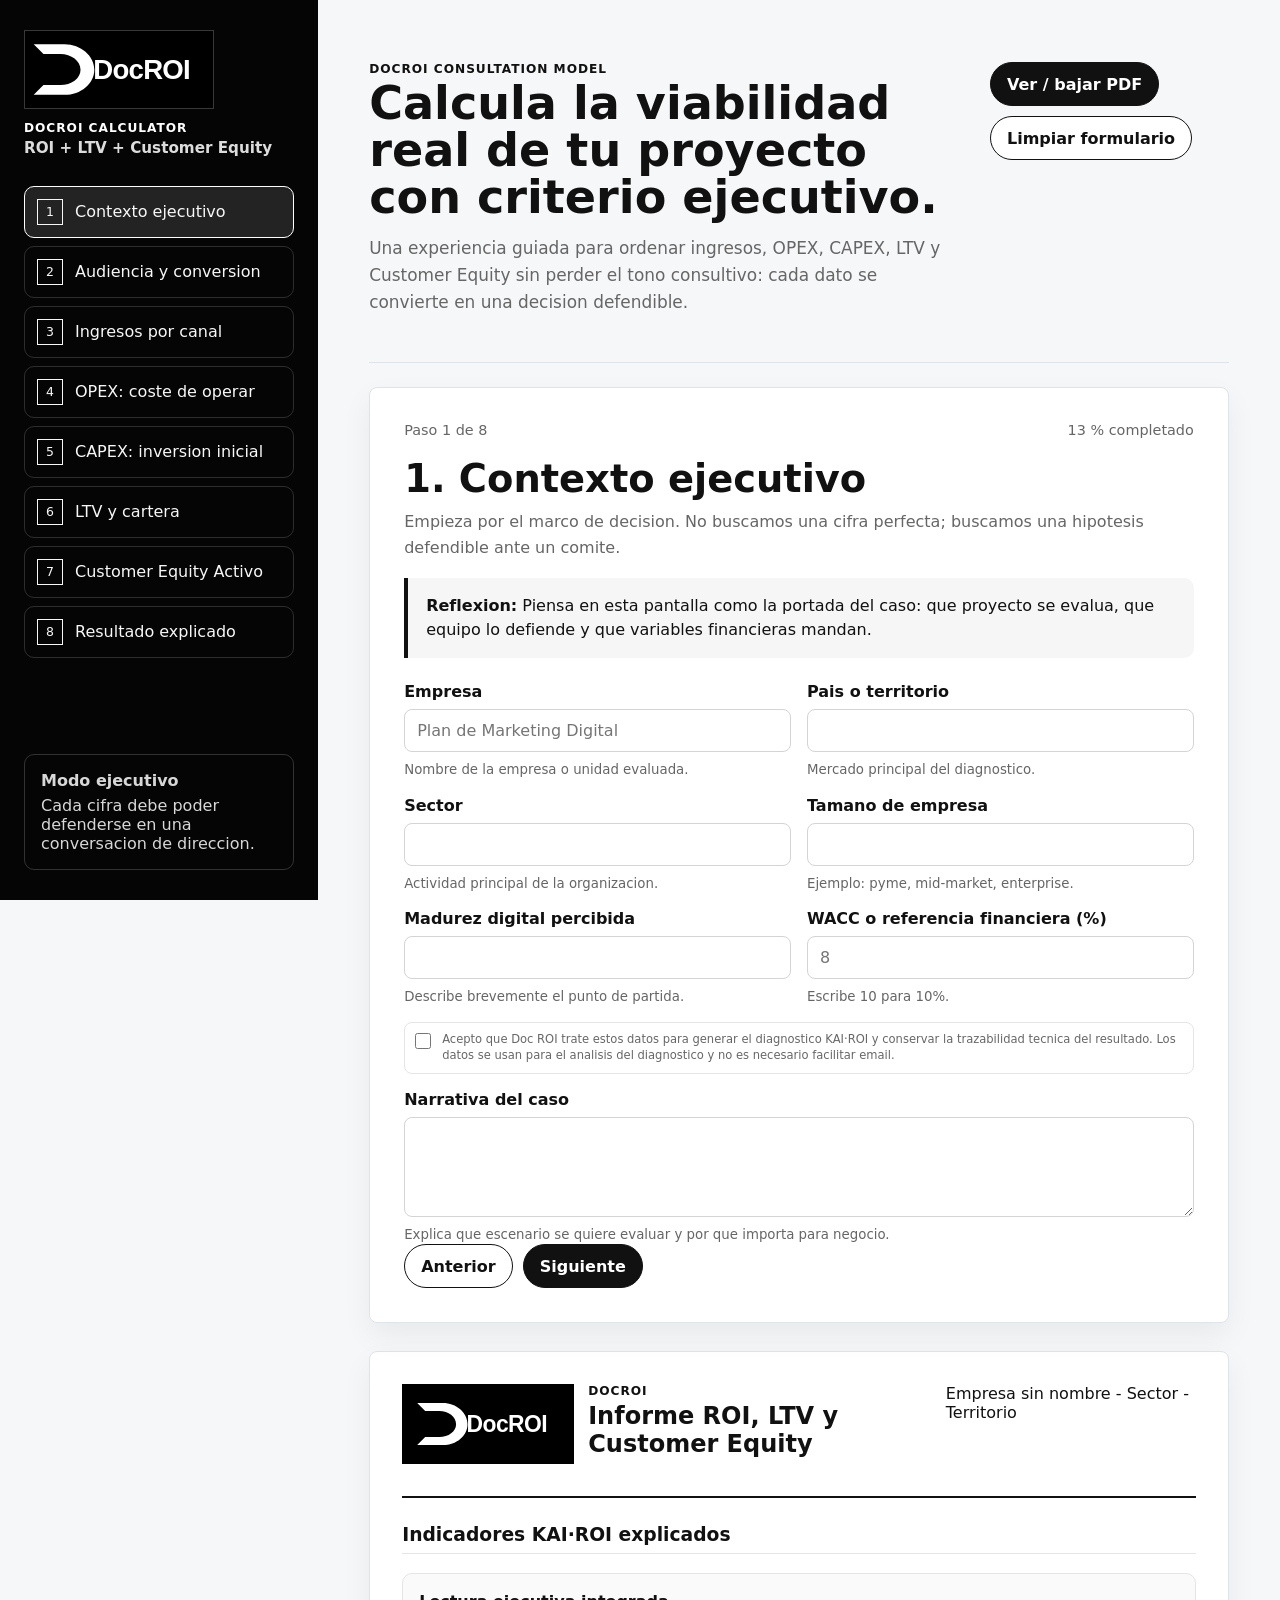
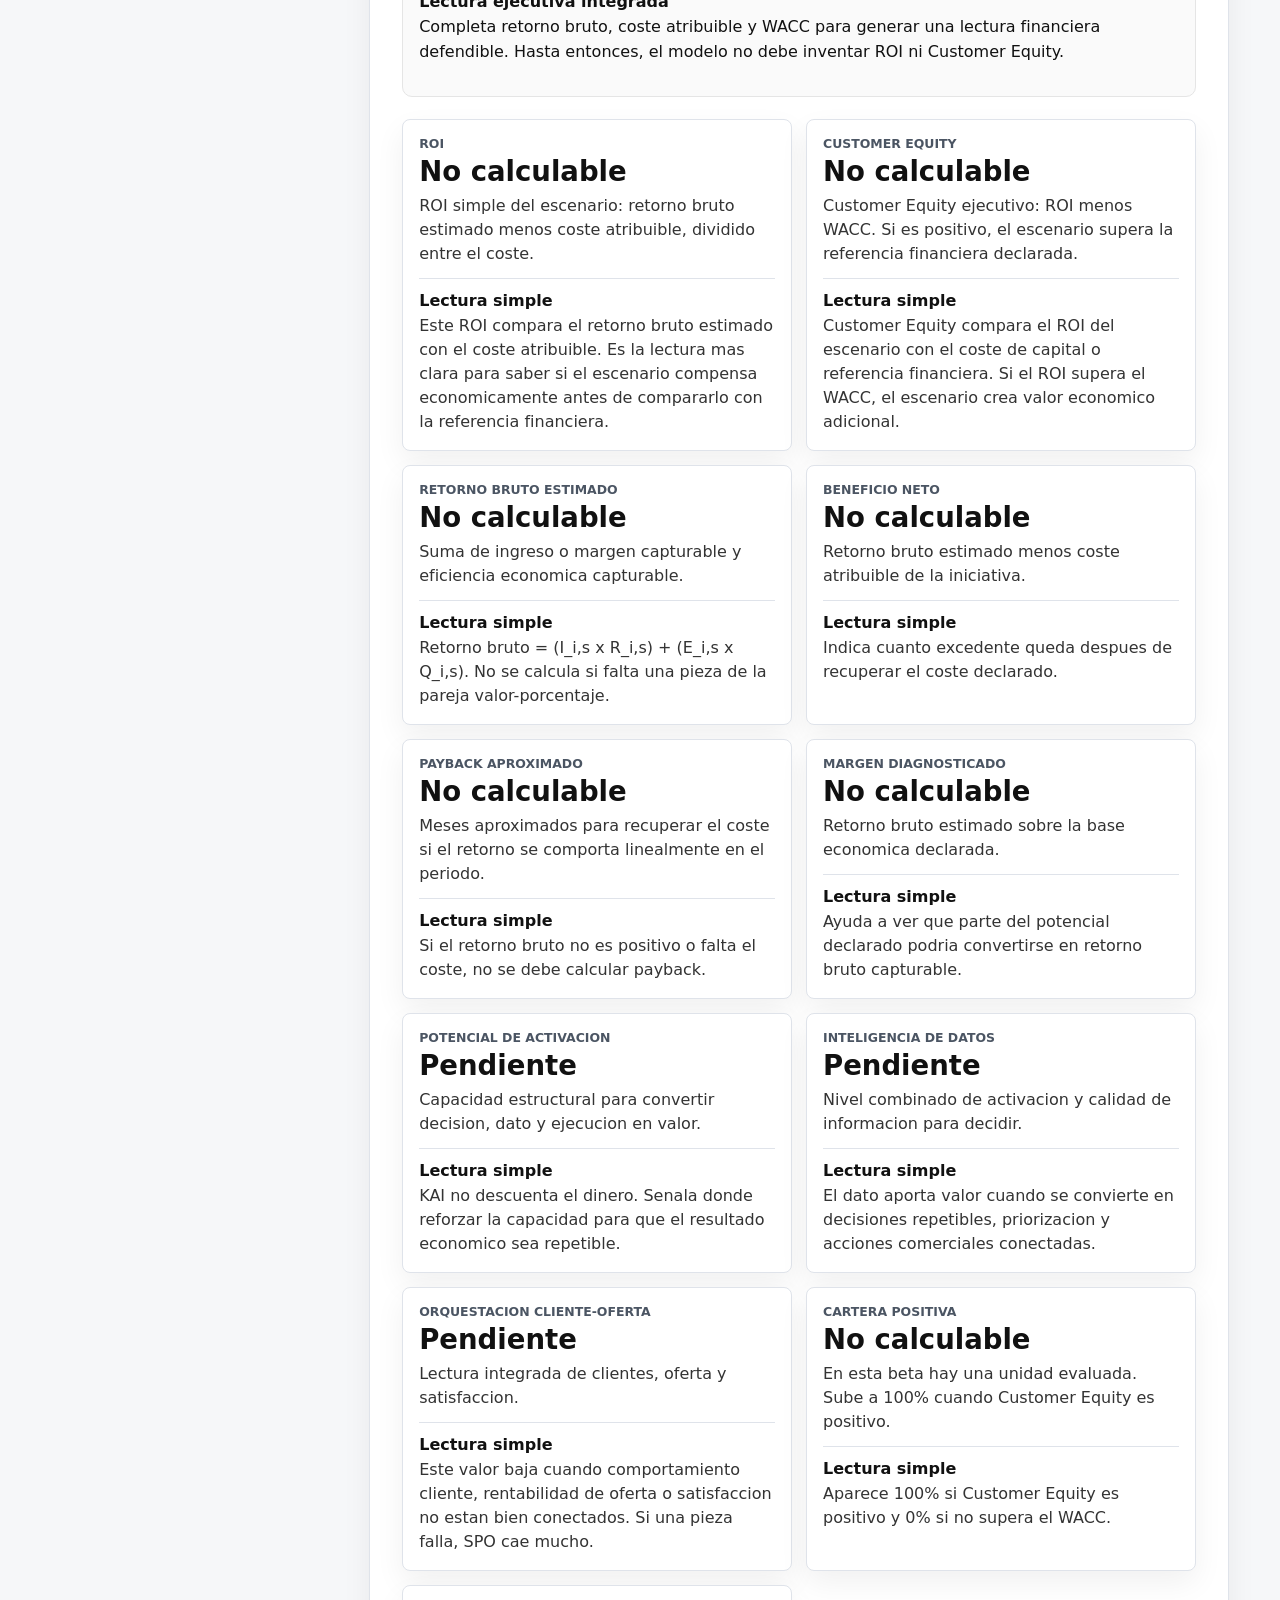
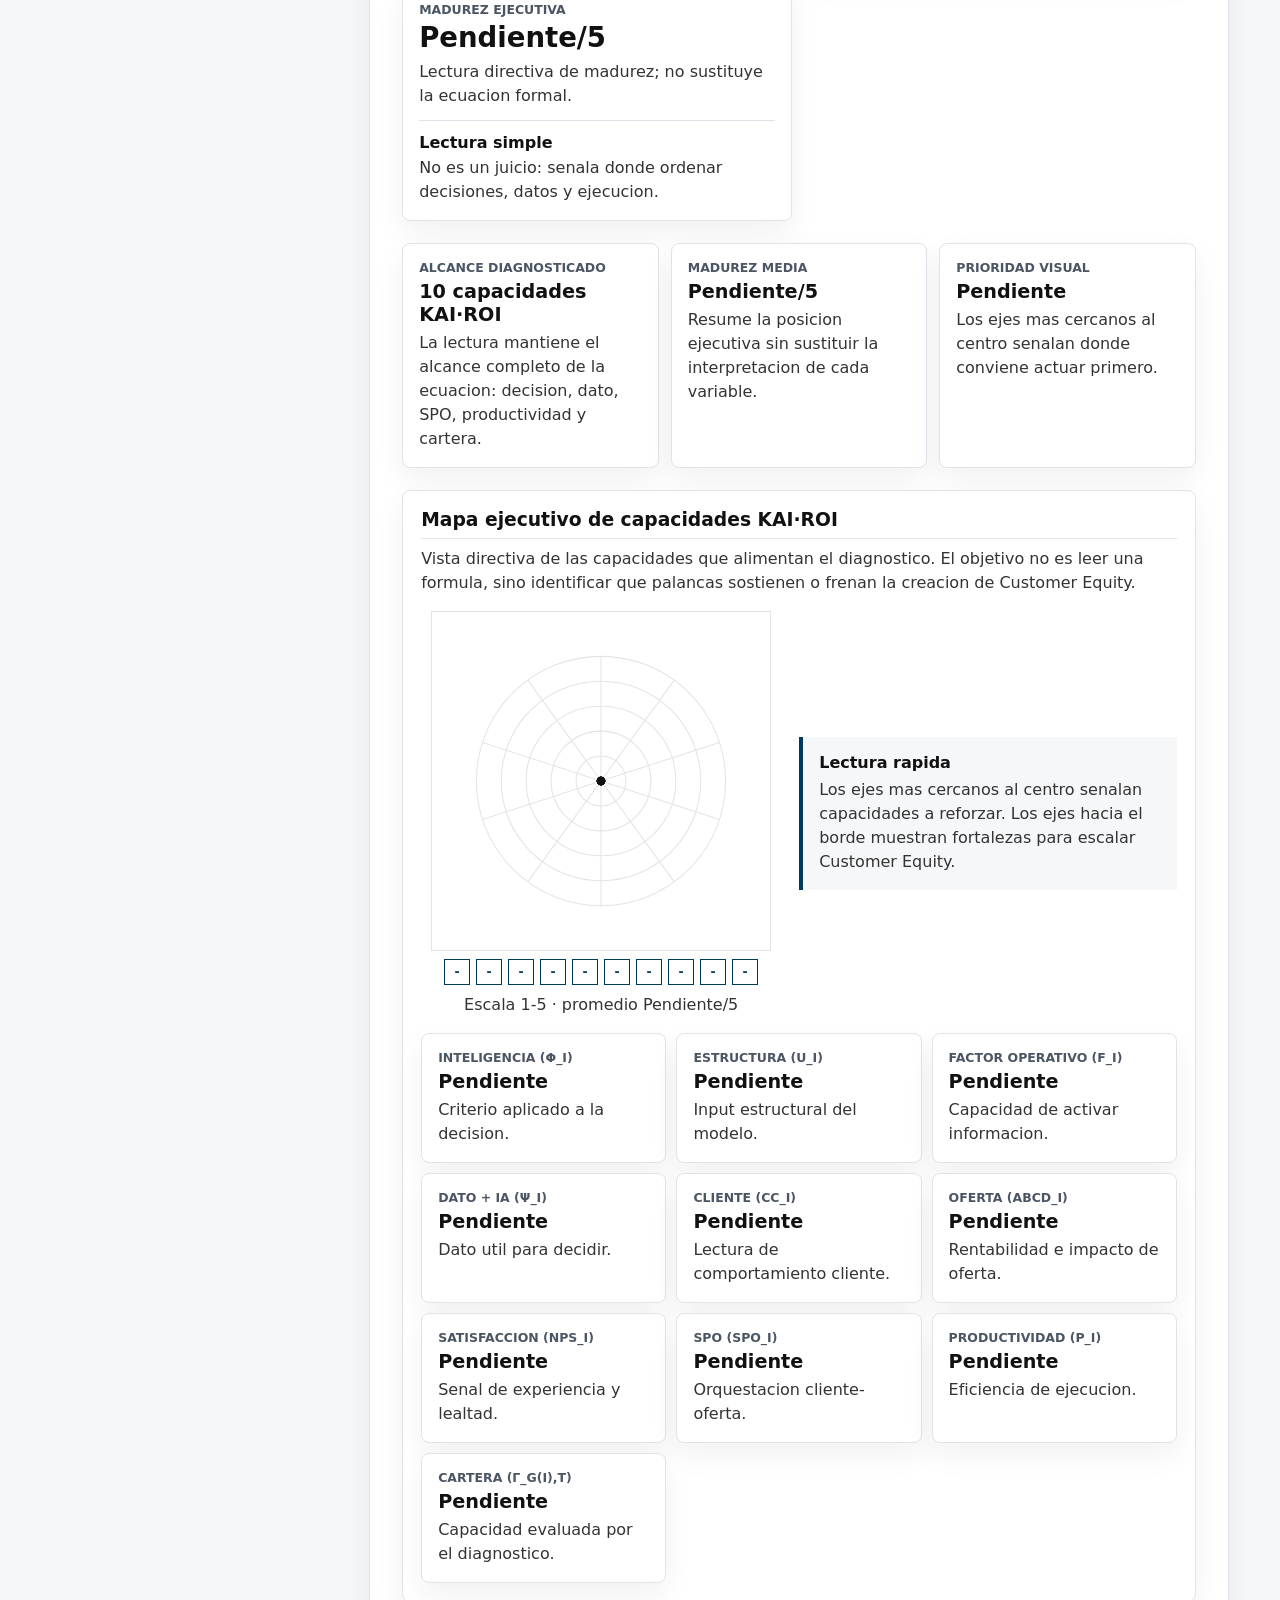
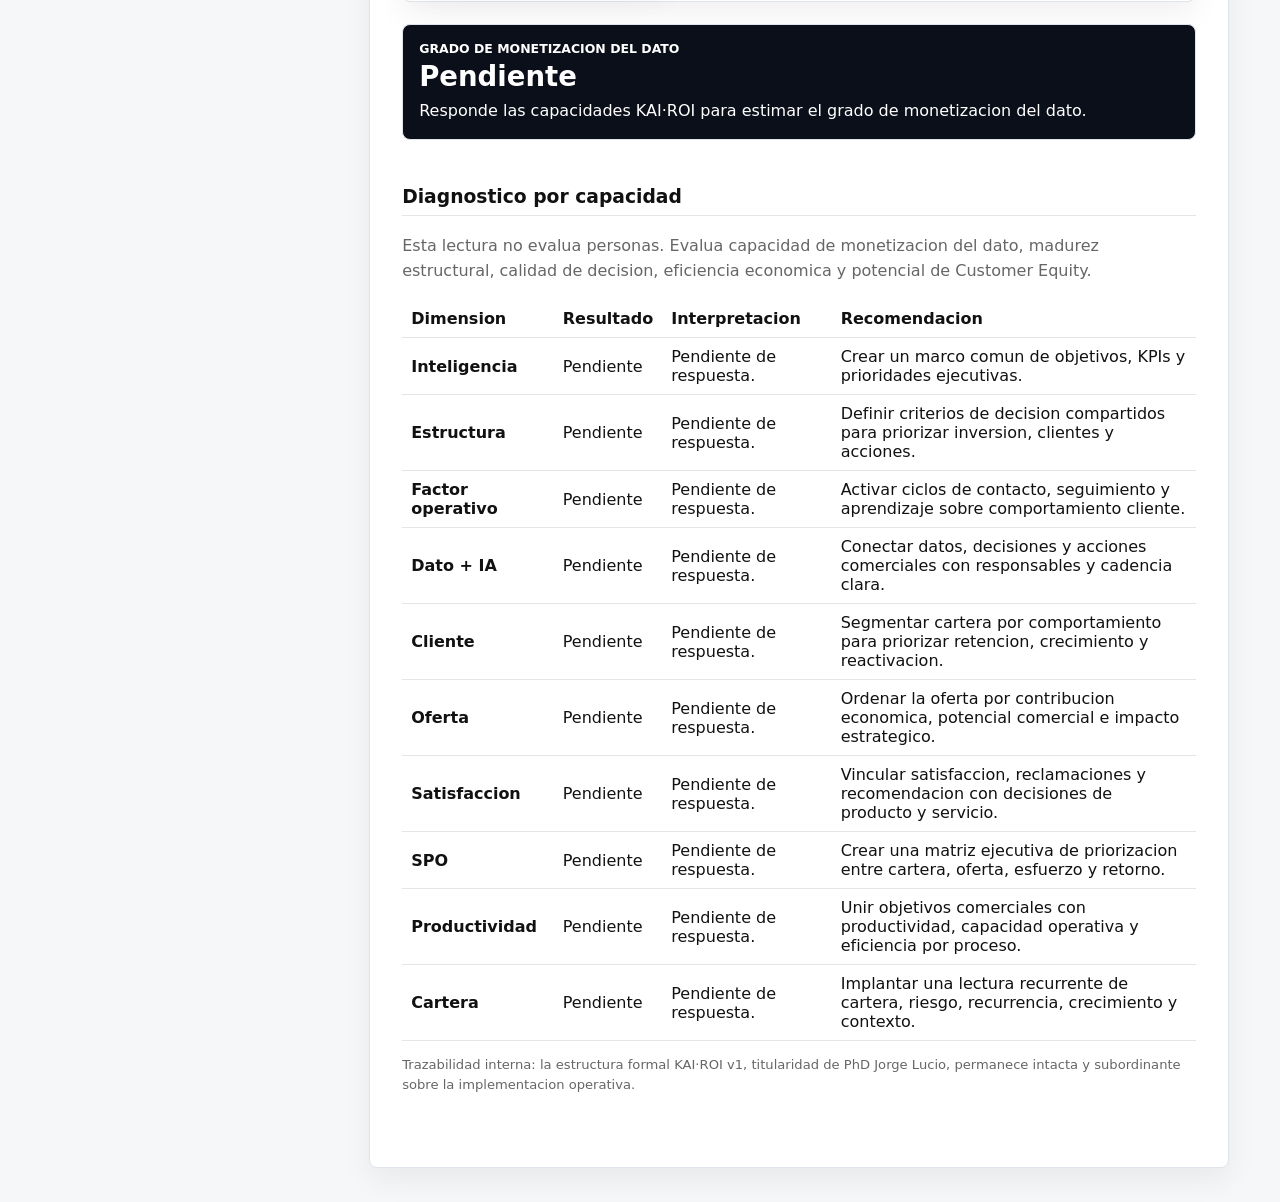
==== diagnostico/index.html @ f7dffd9f "Bump diagnostic stability assets" ====
<!doctype html>
<html lang="es">
  <head>
    <meta charset="utf-8" />
    <meta name="viewport" content="width=device-width, initial-scale=1" />
    <title>DocROI | Calculadora guiada ROI + LTV + Customer Equity</title>
    <link rel="stylesheet" href="../styles.css" />
    <link rel="stylesheet" href="../fixes.css" />
    <link rel="stylesheet" href="../kai-exec.css?v=20260615-3" />
  </head>
  <body>
    <div class="app-shell">
      <aside class="sidebar" aria-label="Navegacion del cuestionario">
        <div class="brand-lockup"><img class="docroi-logo" src="../logo-docroi.svg" alt="DocROI" /><div><p class="eyebrow">DocROI Calculator</p><h1>ROI + LTV + Customer Equity</h1></div></div>
        <nav id="stepNav" class="step-nav"></nav>
        <div class="side-note"><strong>Modo ejecutivo</strong><span>Cada cifra debe poder defenderse en una conversacion de direccion.</span></div>
      </aside>
      <main>
        <header class="hero">
          <div><p class="eyebrow">DocROI Consultation Model</p><h2>Calcula la viabilidad real de tu proyecto con criterio ejecutivo.</h2><p>Una experiencia guiada para ordenar ingresos, OPEX, CAPEX, LTV y Customer Equity sin perder el tono consultivo: cada dato se convierte en una decision defendible.</p></div>
          <div class="hero-actions"><button id="printReport" class="primary-action" type="button">Ver / bajar PDF</button><button id="resetExample" class="ghost-action" type="button">Limpiar formulario</button></div>
        </header>
        <section class="workspace">
          <div class="question-panel"><div class="panel-topline"><span id="stepCounter"></span><span id="completionHint"></span></div><div id="stepContent"></div><div class="step-controls"><button id="prevStep" class="ghost-action" type="button">Anterior</button><button id="nextStep" class="primary-action" type="button">Siguiente</button></div></div>
          <aside class="live-panel" aria-label="Resumen vivo de resultados"><div class="panel-heading"><p class="eyebrow">Resultado vivo</p><h3 id="resultTitle">Viabilidad del proyecto</h3></div><div id="kpiStrip" class="kpi-strip"></div><div id="executiveRead" class="executive-read"></div><div class="mini-chart"><div class="chart-head"><span>Cash flow acumulado</span><strong>12 meses</strong></div><div id="barChart" class="bar-chart" aria-label="Grafico de flujo acumulado"></div></div></aside>
        </section>
        <section id="report" class="report-sheet" aria-label="Informe final"><div class="report-cover"><div class="brand-lockup compact"><img class="docroi-logo report-logo" src="../logo-docroi.svg" alt="DocROI" /><div><p class="eyebrow">DocROI</p><h2>Informe ROI, LTV y Customer Equity</h2></div></div><p id="reportMeta"></p></div><div id="reportBody"></div></section>
      </main>
    </div>
    <script src="../app.js"></script>
    <script src="../fixes.js"></script>
    <script src="../totals-fix.js?v=20260516-3"></script>
    <script src="../kai-questionnaire.js?v=20260615-3"></script>
  </body>
</html>
---- styles.css ----
:root{--black:#050505;--ink:#111;--muted:#666;--soft:#f6f6f6;--panel:#fff;--line:#e5e5e5;--shadow:0 18px 50px rgba(0,0,0,.07)}*{box-sizing:border-box}body{margin:0;background:#fff;color:var(--ink);font-family:Inter,ui-sans-serif,system-ui,-apple-system,BlinkMacSystemFont,"Segoe UI",sans-serif}button,input,textarea{font:inherit}button{cursor:pointer}.app-shell{display:grid;grid-template-columns:318px minmax(0,1fr);min-height:100vh}.sidebar{position:sticky;top:0;height:100vh;padding:30px 24px;background:var(--black);color:#fff;display:flex;flex-direction:column;gap:28px}.brand-lockup{display:flex;align-items:center;gap:14px}.brand-lockup.compact{color:var(--ink)}.docroi-logo{width:150px;height:auto;display:block;background:#000}.report-logo{width:172px;padding:8px}.eyebrow{margin:0 0 4px;color:#111;font-size:.76rem;font-weight:900;letter-spacing:.08em;text-transform:uppercase}.sidebar .eyebrow{color:#fff}h1,h2,h3,p{margin-top:0}h1{margin-bottom:0;font-size:1.05rem;line-height:1.25}.step-nav{display:grid;gap:8px}.step-nav button{width:100%;border:1px solid rgba(255,255,255,.16);background:transparent;color:#f7f7f7;text-align:left;padding:12px;display:grid;grid-template-columns:28px 1fr;gap:10px;align-items:center;border-radius:10px}.step-nav button.active{border-color:#fff;background:rgba(255,255,255,.12)}.step-number{width:26px;height:26px;display:grid;place-items:center;border:1px solid currentColor;font-size:.78rem}.side-note{margin-top:auto;padding:16px;border:1px solid rgba(255,255,255,.18);display:grid;gap:6px;color:#d7d7d7;border-radius:10px}main{padding:34px clamp(18px,4vw,56px);background:linear-gradient(180deg,#fff 0%,#f8f8f8 55%,#fff 100%)}.hero{display:flex;justify-content:space-between;align-items:flex-start;gap:32px;padding:42px 0 30px;border-bottom:1px solid #111}.hero h2{max-width:940px;margin-bottom:14px;font-size:clamp(2.35rem,5.2vw,5.25rem);line-height:.94;letter-spacing:0}.hero p:not(.eyebrow){max-width:770px;color:var(--muted);font-size:1.06rem;line-height:1.58}.hero-actions,.step-controls{display:flex;gap:10px;flex-wrap:wrap}.primary-action,.ghost-action{min-height:44px;border:1px solid #111;border-radius:999px;padding:10px 16px;font-weight:900}.primary-action{background:#111;color:#fff}.ghost-action{background:#fff;color:#111}.workspace{display:grid;grid-template-columns:minmax(0,1fr)380px;gap:24px;margin-top:24px;align-items:start}.question-panel,.live-panel,.report-sheet{background:var(--panel);border:1px solid var(--line);box-shadow:var(--shadow);border-radius:14px}.question-panel{padding:clamp(18px,3vw,34px)}.panel-topline{display:flex;justify-content:space-between;gap:20px;color:var(--muted);font-size:.9rem;margin-bottom:18px}.step-title{margin-bottom:8px;font-size:clamp(1.8rem,3vw,2.65rem)}.step-intro{color:var(--muted);line-height:1.6;max-width:860px}.reflection{margin:18px 0 24px;padding:16px 18px;border-left:4px solid #111;background:var(--soft);line-height:1.5;border-radius:0 10px 10px 0}.field-grid{display:grid;grid-template-columns:repeat(2,minmax(0,1fr));gap:16px}.field{display:grid;gap:8px}.field.full{grid-column:1/-1}.field label{font-weight:900}.field small{color:var(--muted);line-height:1.45}input,textarea{width:100%;border:1px solid #d4d4d4;border-radius:8px;background:#fff;color:var(--ink);padding:11px 12px}input:focus,textarea:focus{outline:3px solid rgba(0,0,0,.12);border-color:#111}.editable-table{width:100%;border-collapse:collapse;margin-top:14px}.editable-table th,.editable-table td{border-bottom:1px solid var(--line);padding:9px;text-align:left;vertical-align:top}.editable-table th{background:#111;color:#fff;font-size:.86rem}.editable-table input{min-width:88px;padding:8px}.table-actions{margin-top:12px}.live-panel{position:sticky;top:24px;padding:22px}.panel-heading h3{margin-bottom:16px}.kpi-strip{display:grid;gap:10px}.kpi-card{border:1px solid var(--line);padding:14px;background:#fff;border-radius:10px}.kpi-card strong{display:block;margin-top:6px;font-size:1.45rem}.kpi-card span{color:var(--muted);font-size:.84rem}.executive-read{margin:18px 0;padding:14px;background:#111;color:#fff;border-radius:10px;line-height:1.5}.mini-chart{border-top:1px solid var(--line);padding-top:16px}.chart-head{display:flex;justify-content:space-between;margin-bottom:10px;font-size:.88rem}.bar-chart{display:grid;grid-template-columns:repeat(12,1fr);align-items:end;gap:5px;height:155px;border-left:1px solid var(--line);border-bottom:1px solid var(--line);padding:8px 4px 0}.bar{min-height:4px;background:#111}.bar.negative{background:#777}.formula-block,.plain-note{background:#fafafa;border:1px solid var(--line);padding:16px;line-height:1.55;border-radius:10px}.formula-block code{display:block;font-family:"SFMono-Regular",Consolas,monospace}.explainer-grid{display:grid;grid-template-columns:repeat(3,minmax(0,1fr));gap:12px;margin-top:16px}.explainer{border:1px solid var(--line);padding:14px;background:#fff;border-radius:10px}.report-sheet{margin-top:28px;padding:32px}.report-cover{display:flex;justify-content:space-between;align-items:flex-start;gap:20px;border-bottom:2px solid var(--ink);padding-bottom:18px;margin-bottom:24px}.report-section{margin:26px 0}.report-section h3{border-bottom:1px solid var(--line);padding-bottom:8px}.result-table{width:100%;border-collapse:collapse}.result-table th,.result-table td{border-bottom:1px solid var(--line);padding:9px;text-align:left}.status-good,.status-watch,.status-risk{color:#111}@media(max-width:1080px){.app-shell{grid-template-columns:1fr}.sidebar,.live-panel{position:static;height:auto}.workspace{grid-template-columns:1fr}}@media(max-width:760px){main,.sidebar{padding:18px}.hero,.report-cover{display:grid}.field-grid,.explainer-grid{grid-template-columns:1fr}.question-panel{padding:18px}.editable-table{display:block;overflow-x:auto}.docroi-logo{width:132px}.hero h2{font-size:clamp(2.1rem,12vw,3.35rem)}}@media print{body{background:#fff}.sidebar,.hero,.workspace{display:none!important}.app-shell{display:block}main{padding:0}.report-sheet{display:block;margin:0;padding:18mm;border:0;box-shadow:none}.report-section{break-inside:avoid}}
---- fixes.css ----
.consent-field {
  border: 1px solid var(--line);
  border-radius: 8px;
  background: #fff;
  padding: 9px 10px;
}

.consent-field label {
  display: grid;
  grid-template-columns: 18px minmax(0, 1fr);
  gap: 9px;
  align-items: start;
  color: #676767;
  font-size: 0.72rem;
  font-weight: 400;
  line-height: 1.38;
}

.consent-field input[type="checkbox"] {
  width: 16px;
  height: 16px;
  margin: 1px 0 0;
  padding: 0;
  justify-self: start;
  accent-color: #111;
}

.consent-field small {
  display: none;
}

.workspace {
  grid-template-columns: minmax(0, 1fr);
}

.live-panel {
  display: none;
}

.audience-months {
  display: grid;
  grid-template-columns: repeat(4, minmax(0, 1fr));
  gap: 12px;
  margin-top: 16px;
}

.month-field {
  display: grid;
  gap: 7px;
  padding: 12px;
  border: 1px solid var(--line);
  border-radius: 8px;
  background: #fff;
}

.month-field label {
  color: #111;
  font-size: 0.82rem;
  font-weight: 800;
}

.month-field h3 {
  margin: 0;
  padding-bottom: 6px;
  border-bottom: 1px solid var(--line);
  font-size: 1rem;
}

.month-field input {
  min-width: 0;
}

.month-field small {
  color: var(--muted);
  line-height: 1.35;
}

@media (max-width: 900px) {
  .audience-months {
    grid-template-columns: repeat(2, minmax(0, 1fr));
  }
}

@media (max-width: 560px) {
  .audience-months {
    grid-template-columns: 1fr;
  }
}

.brand-lockup {
  align-items: flex-start;
}

.sidebar .docroi-logo {
  width: 190px;
  max-width: 100%;
  border: 1px solid rgba(255, 255, 255, 0.22);
}

.sidebar .brand-lockup {
  display: grid;
  gap: 12px;
}

.sidebar .brand-lockup h1 {
  font-size: 0.95rem;
  font-weight: 700;
  color: #dcdcdc;
}

.kai-intro {
  display: flex;
  justify-content: space-between;
  gap: 18px;
  align-items: flex-start;
  margin-bottom: 16px;
  padding: 18px;
  border: 1px solid var(--line);
  border-radius: 8px;
  background: #fff;
}

.kai-intro h3 {
  margin-bottom: 8px;
  font-size: 1.25rem;
}

.kai-intro p:not(.eyebrow) {
  margin-bottom: 0;
  color: var(--muted);
  line-height: 1.5;
}

.kai-intro a {
  flex: 0 0 auto;
  border: 1px solid #111;
  border-radius: 999px;
  padding: 10px 14px;
  color: #111;
  text-decoration: none;
  font-size: 0.9rem;
  font-weight: 800;
}

.compact-formula {
  margin-bottom: 16px;
  font-size: 0.86rem;
}

.kai-fields {
  display: grid;
  grid-template-columns: repeat(2, minmax(0, 1fr));
  gap: 14px;
}

.kai-field {
  display: grid;
  gap: 10px;
  padding: 16px;
  border: 1px solid var(--line);
  border-radius: 8px;
  background: #fff;
}

.kai-field h3 {
  margin: 4px 0 6px;
  font-size: 1.02rem;
}

.kai-field p {
  margin: 0;
  color: #333;
  line-height: 1.48;
}

.kai-field small {
  color: var(--muted);
  line-height: 1.45;
}

.kai-code {
  display: inline-flex;
  width: fit-content;
  border: 1px solid #111;
  padding: 3px 7px;
  color: #111;
  font-family: "SFMono-Regular", Consolas, monospace;
  font-size: 0.78rem;
  font-weight: 800;
}

.kai-summary {
  margin-top: 16px;
}

.kai-report {
  margin-top: 24px;
}

.kai-report p {
  color: var(--muted);
  line-height: 1.55;
}

@media (max-width: 780px) {
  .kai-intro {
    display: grid;
  }

  .kai-intro a {
    width: fit-content;
  }

  .kai-fields {
    grid-template-columns: 1fr;
  }
}
---- kai-exec.css ----
:root {
  --docroi-black: #0b0f19;
  --docroi-blue: #003b5c;
  --docroi-accent: #1d8cff;
  --docroi-bg: #f6f7f9;
  --docroi-line: #dfe3ea;
  --docroi-muted: #6b7280;
}

body {
  background: var(--docroi-bg);
}

main {
  background: var(--docroi-bg) !important;
}

.hero {
  padding-top: 28px;
  border-bottom-color: var(--docroi-line);
}

.hero h2 {
  font-size: clamp(2rem, 3.6vw, 3.75rem) !important;
  line-height: 1.02 !important;
}

.question-panel,
.live-panel,
.report-sheet,
.exec-question,
.kai-metric-card,
.kai-mini-grid article,
.kai-axis-card,
.kai-radar-section,
.kai-economics {
  border-radius: 8px !important;
  border-color: var(--docroi-line) !important;
  box-shadow: 0 12px 30px rgba(11, 15, 25, 0.06) !important;
}

.executive-kai-intro .eyebrow {
  color: var(--docroi-blue);
}

.executive-note {
  margin-bottom: 16px;
}

.exec-question-list {
  display: grid;
  gap: 14px;
}

.exec-question {
  display: grid;
  gap: 12px;
  padding: 18px;
  background: #fff;
}

.exec-question-head {
  display: grid;
  grid-template-columns: 36px minmax(0, 1fr);
  gap: 12px;
  align-items: start;
}

.exec-question-head > span {
  display: grid;
  place-items: center;
  width: 32px;
  height: 32px;
  border: 1px solid var(--docroi-blue);
  color: var(--docroi-blue);
  font-size: 0.78rem;
  font-weight: 800;
}

.exec-question h3 {
  margin: 0 0 5px;
  font-size: 1.08rem;
}

.exec-question p {
  margin: 0;
  color: #202020;
  line-height: 1.45;
}

.rating-row {
  display: grid;
  grid-template-columns: repeat(5, minmax(0, 1fr));
  gap: 8px;
}

.rating-row button {
  min-height: 64px;
  border: 1px solid #d8d8d8;
  border-radius: 8px;
  background: #fff;
  color: #111;
  display: grid;
  place-items: center;
  gap: 2px;
  padding: 8px 6px;
}

.rating-row button strong {
  font-size: 1.05rem;
}

.rating-row button span {
  color: var(--docroi-muted);
  font-size: 0.72rem;
  text-align: center;
}

.rating-row button.selected {
  background: var(--docroi-blue);
  color: #fff;
  border-color: var(--docroi-blue);
}

.rating-row button.selected span {
  color: #fff;
}

.kai-economics {
  display: grid;
  gap: 16px;
  margin-top: 18px;
  padding: 20px;
  background: #fff;
}

.kai-economics h3 {
  margin-bottom: 6px;
}

.kai-economics p {
  margin: 0;
  color: #333;
  line-height: 1.5;
}

.kai-result-suite {
  display: grid;
  gap: 22px;
}

.kai-metric-grid {
  display: grid;
  grid-template-columns: repeat(2, minmax(0, 1fr));
  gap: 14px;
}

.kai-metric-card,
.kai-mini-grid article,
.kai-axis-card,
.kai-data-grade {
  border: 1px solid var(--docroi-line);
  border-radius: 8px;
  background: #fff;
  padding: 16px;
}

.kai-metric-card > span,
.kai-mini-grid span,
.kai-axis-card span,
.kai-data-grade span {
  display: block;
  color: #4b5563;
  font-size: 0.78rem;
  font-weight: 800;
  text-transform: uppercase;
}

.kai-metric-card > strong,
.kai-data-grade strong {
  display: block;
  margin: 6px 0 8px;
  font-size: clamp(1.55rem, 2.15vw, 2.25rem);
  line-height: 1.05;
  letter-spacing: 0;
}

.kai-metric-card p,
.kai-mini-grid p,
.kai-axis-card p,
.kai-data-grade p,
.kai-radar-section p {
  margin: 0;
  color: #333;
  line-height: 1.5;
}

.kai-metric-card div {
  margin-top: 12px;
  padding-top: 12px;
  border-top: 1px solid var(--docroi-line);
}

.kai-metric-card b {
  display: block;
  margin-bottom: 4px;
}

.kai-mini-grid {
  display: grid;
  grid-template-columns: repeat(3, minmax(0, 1fr));
  gap: 12px;
}

.kai-mini-grid strong,
.kai-axis-card strong {
  display: block;
  margin: 5px 0;
  font-size: 1.2rem;
}

.kai-radar-section {
  border: 1px solid var(--docroi-line);
  background: #fff;
  padding: 18px;
}

.kai-radar-section h3 {
  margin-bottom: 8px;
}

.kai-radar-layout {
  display: grid;
  grid-template-columns: minmax(260px, 360px) minmax(0, 1fr);
  gap: 18px;
  align-items: center;
  margin-top: 16px;
}

.kai-radar-figure {
  display: grid;
  justify-items: center;
  gap: 8px;
}

.kai-radar-figure svg {
  width: min(100%, 340px);
  height: auto;
  border: 1px solid var(--docroi-line);
  background: #fff;
}

.kai-radar-numbers {
  display: flex;
  flex-wrap: wrap;
  justify-content: center;
  gap: 6px;
}

.kai-radar-numbers span {
  min-width: 26px;
  height: 26px;
  display: grid;
  place-items: center;
  border: 1px solid var(--docroi-blue);
  background: #fff;
  color: var(--docroi-blue);
  font-weight: 900;
  font-size: 0.78rem;
}

.kai-radar-read {
  padding: 16px;
  border-left: 4px solid var(--docroi-blue);
  background: #f6f7f9;
}

.kai-radar-read strong {
  display: block;
  margin-bottom: 6px;
}

.kai-axis-grid {
  display: grid;
  grid-template-columns: repeat(3, minmax(0, 1fr));
  gap: 10px;
  margin-top: 16px;
}

.kai-data-grade {
  background: var(--docroi-black);
  color: #fff;
}

.kai-data-grade span,
.kai-data-grade p {
  color: #fff;
}

.trace-note {
  margin-top: 14px;
  font-size: 0.82rem;
}

@media (max-width: 900px) {
  .kai-axis-grid {
    grid-template-columns: repeat(2, minmax(0, 1fr));
  }
}

@media (max-width: 780px) {
  .rating-row,
  .kai-metric-grid,
  .kai-mini-grid,
  .kai-radar-layout,
  .kai-axis-grid {
    grid-template-columns: 1fr;
  }
}
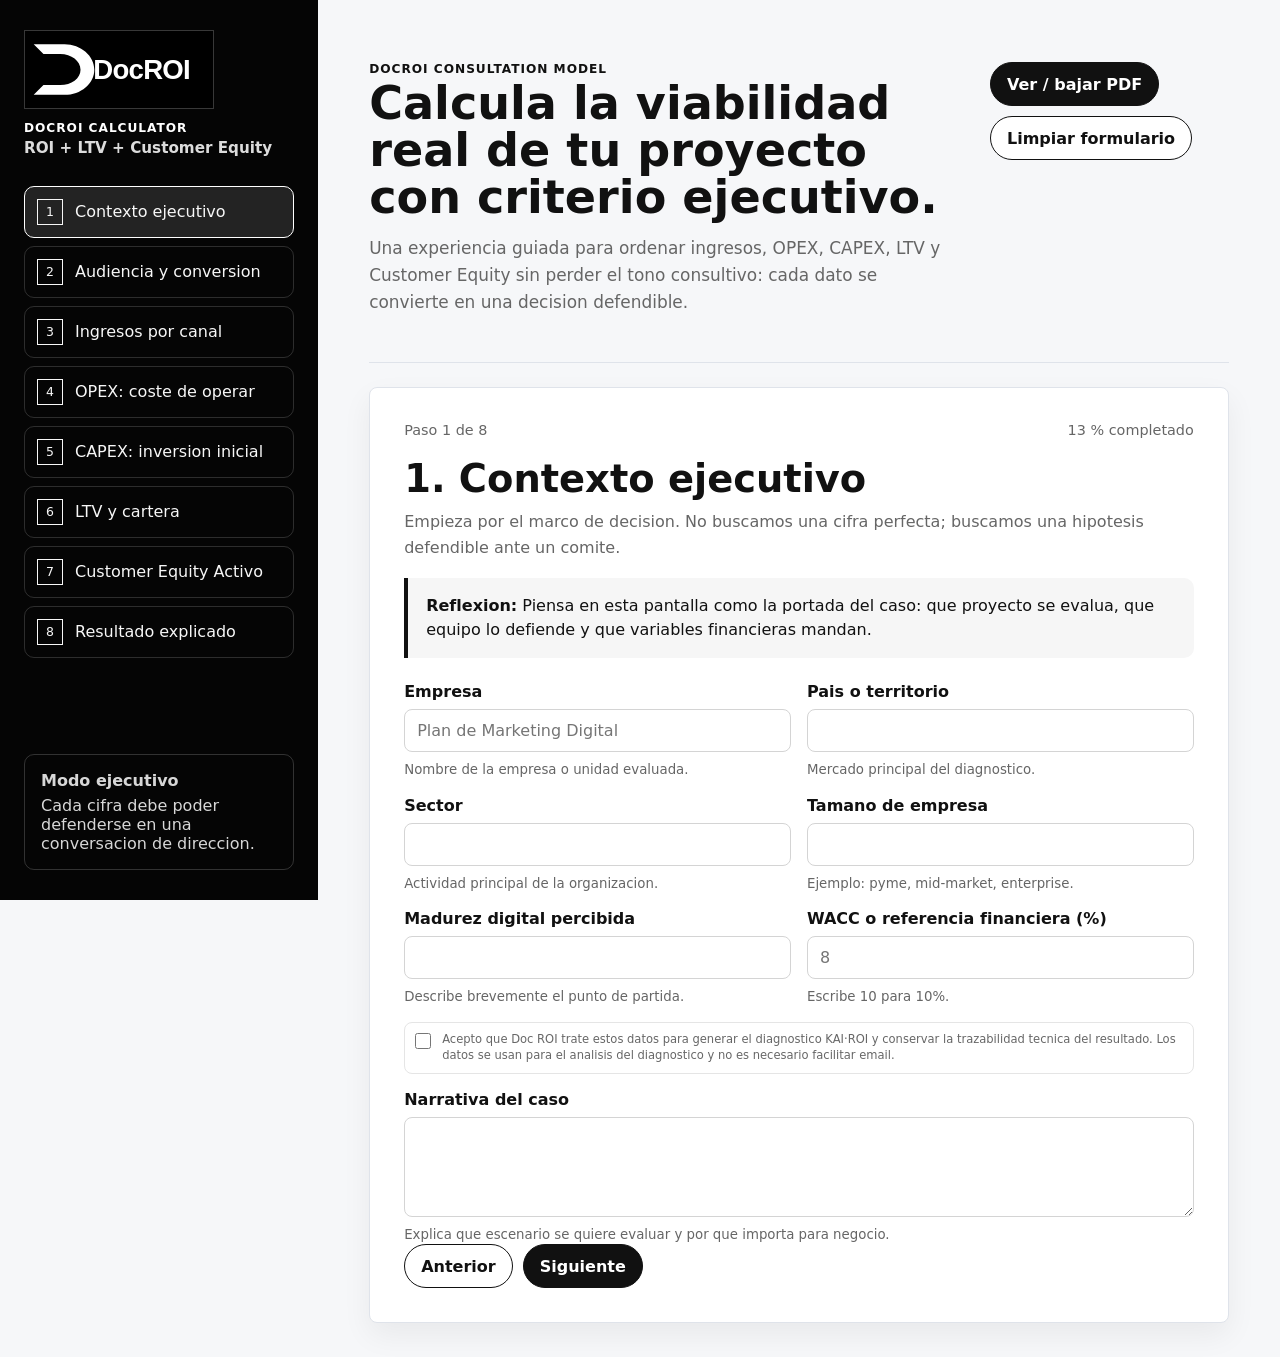
==== commit d932f720: "Connect formative guide panel on diagnostico" ====
--- a/diagnostico/index.html
+++ b/diagnostico/index.html
@@ -7,6 +7,7 @@
     <link rel="stylesheet" href="../styles.css" />
     <link rel="stylesheet" href="../fixes.css" />
     <link rel="stylesheet" href="../kai-exec.css?v=20260615-3" />
+    <link rel="stylesheet" href="../training-panel.css?v=20260615-4" />
   </head>
   <body>
     <div class="app-shell">
@@ -31,5 +32,6 @@
     <script src="../fixes.js"></script>
     <script src="../totals-fix.js?v=20260516-3"></script>
     <script src="../kai-questionnaire.js?v=20260615-3"></script>
+    <script src="../training-panel.js?v=20260615-4"></script>
   </body>
 </html>
--- a/training-panel.css
+++ b/training-panel.css
@@ -0,0 +1,52 @@
+.learning-card {
+  border: 1px solid var(--docroi-line, #dfe3ea);
+  border-radius: 8px;
+  background: #fff;
+  padding: 14px;
+}
+
+.learning-card span {
+  display: block;
+  margin-bottom: 6px;
+  color: var(--docroi-blue, #003b5c);
+  font-size: 0.78rem;
+  font-weight: 850;
+  text-transform: uppercase;
+}
+
+.learning-card p {
+  margin: 0;
+  color: #1f2937;
+  line-height: 1.45;
+}
+
+.learning-read {
+  background: var(--docroi-black, #0b0f19) !important;
+  color: #fff !important;
+}
+
+.learning-read p,
+.learning-read small {
+  color: #fff;
+}
+
+.learning-read small {
+  display: block;
+  margin-top: 10px;
+  opacity: 0.82;
+  line-height: 1.45;
+}
+
+.live-panel .panel-heading .eyebrow::after {
+  content: " formativo";
+}
+
+#report[style*="display: none"] {
+  margin: 0;
+}
+
+@media print {
+  #report {
+    display: block !important;
+  }
+}
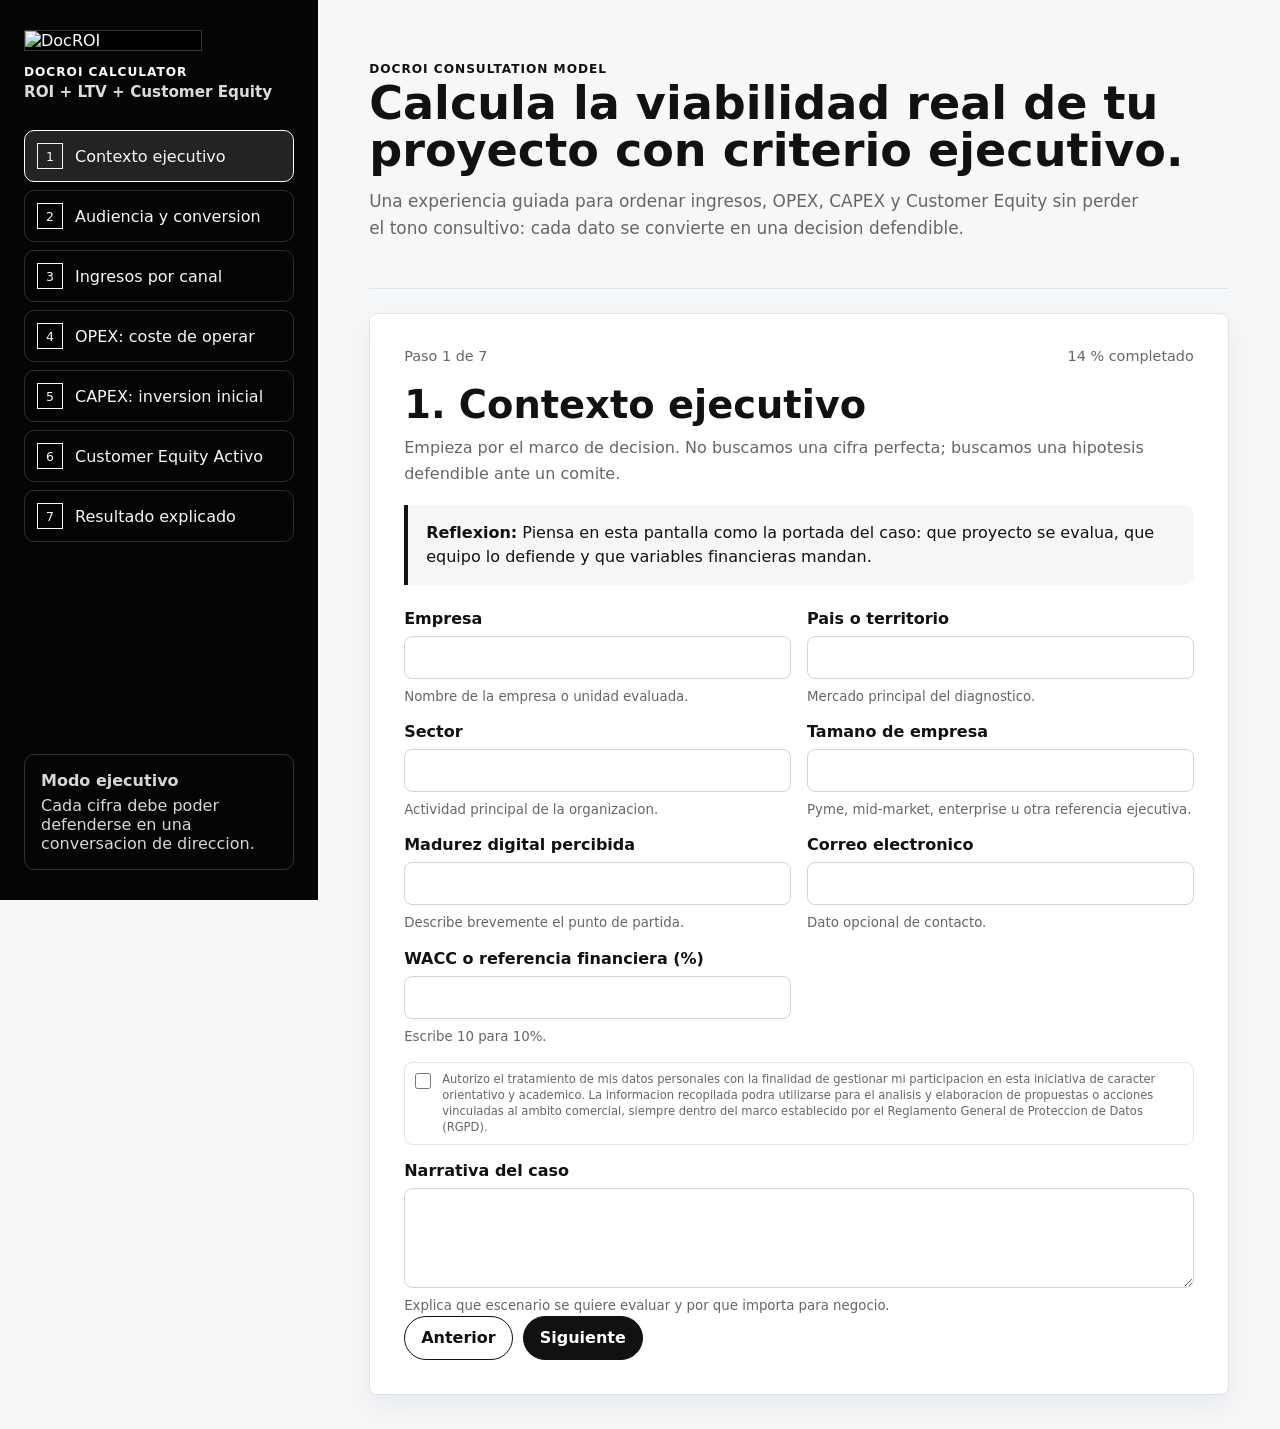
==== commit d0d96d1d: "Load final DocROI polish assets on diagnosis page" ====
--- a/diagnostico/index.html
+++ b/diagnostico/index.html
@@ -8,24 +8,26 @@
     <link rel="stylesheet" href="../fixes.css" />
     <link rel="stylesheet" href="../kai-exec.css?v=20260615-3" />
     <link rel="stylesheet" href="../training-panel.css?v=20260615-4" />
+    <link rel="stylesheet" href="../ux-final-fix.css?v=20260615-5" />
+    <link rel="stylesheet" href="../financial-engine.css?v=20260615-6" />
+    <link rel="stylesheet" href="../docroi-final-polish.css?v=20260615-7" />
   </head>
   <body>
     <div class="app-shell">
       <aside class="sidebar" aria-label="Navegacion del cuestionario">
-        <div class="brand-lockup"><img class="docroi-logo" src="../logo-docroi.svg" alt="DocROI" /><div><p class="eyebrow">DocROI Calculator</p><h1>ROI + LTV + Customer Equity</h1></div></div>
+        <div class="brand-lockup"><img class="docroi-logo" src="https://docroi.marketing/wp-content/uploads/2026/05/Logo_Negro_DoC_ROI.jpg" alt="DocROI" /><div><p class="eyebrow">DocROI Calculator</p><h1>ROI + LTV + Customer Equity</h1></div></div>
         <nav id="stepNav" class="step-nav"></nav>
         <div class="side-note"><strong>Modo ejecutivo</strong><span>Cada cifra debe poder defenderse en una conversacion de direccion.</span></div>
       </aside>
       <main>
         <header class="hero">
-          <div><p class="eyebrow">DocROI Consultation Model</p><h2>Calcula la viabilidad real de tu proyecto con criterio ejecutivo.</h2><p>Una experiencia guiada para ordenar ingresos, OPEX, CAPEX, LTV y Customer Equity sin perder el tono consultivo: cada dato se convierte en una decision defendible.</p></div>
-          <div class="hero-actions"><button id="printReport" class="primary-action" type="button">Ver / bajar PDF</button><button id="resetExample" class="ghost-action" type="button">Limpiar formulario</button></div>
+          <div><p class="eyebrow">DocROI Consultation Model</p><h2>Calcula la viabilidad real de tu proyecto con criterio ejecutivo.</h2><p>Una experiencia guiada para ordenar ingresos, OPEX, CAPEX y Customer Equity sin perder el tono consultivo: cada dato se convierte en una decision defendible.</p></div>
         </header>
         <section class="workspace">
           <div class="question-panel"><div class="panel-topline"><span id="stepCounter"></span><span id="completionHint"></span></div><div id="stepContent"></div><div class="step-controls"><button id="prevStep" class="ghost-action" type="button">Anterior</button><button id="nextStep" class="primary-action" type="button">Siguiente</button></div></div>
           <aside class="live-panel" aria-label="Resumen vivo de resultados"><div class="panel-heading"><p class="eyebrow">Resultado vivo</p><h3 id="resultTitle">Viabilidad del proyecto</h3></div><div id="kpiStrip" class="kpi-strip"></div><div id="executiveRead" class="executive-read"></div><div class="mini-chart"><div class="chart-head"><span>Cash flow acumulado</span><strong>12 meses</strong></div><div id="barChart" class="bar-chart" aria-label="Grafico de flujo acumulado"></div></div></aside>
         </section>
-        <section id="report" class="report-sheet" aria-label="Informe final"><div class="report-cover"><div class="brand-lockup compact"><img class="docroi-logo report-logo" src="../logo-docroi.svg" alt="DocROI" /><div><p class="eyebrow">DocROI</p><h2>Informe ROI, LTV y Customer Equity</h2></div></div><p id="reportMeta"></p></div><div id="reportBody"></div></section>
+        <section id="report" class="report-sheet" aria-label="Informe final"><div class="report-cover"><div class="brand-lockup compact"><img class="docroi-logo report-logo" src="https://docroi.marketing/wp-content/uploads/2026/05/Logo_Negro_DoC_ROI.jpg" alt="DocROI" /><div><p class="eyebrow">DocROI</p><h2>Informe ROI, LTV y Customer Equity</h2></div></div><p id="reportMeta"></p></div><div id="reportBody"></div></section>
       </main>
     </div>
     <script src="../app.js"></script>
@@ -33,5 +35,8 @@
     <script src="../totals-fix.js?v=20260516-3"></script>
     <script src="../kai-questionnaire.js?v=20260615-3"></script>
     <script src="../training-panel.js?v=20260615-4"></script>
+    <script src="../ux-final-fix.js?v=20260615-5"></script>
+    <script src="../financial-engine.js?v=20260615-6"></script>
+    <script src="../docroi-final-polish.js?v=20260615-7"></script>
   </body>
 </html>
--- a/ux-final-fix.css
+++ b/ux-final-fix.css
@@ -0,0 +1,47 @@
+.exec-question-clean .exec-question-head {
+  grid-template-columns: 1fr !important;
+}
+
+.exec-question-clean .exec-question-head > div {
+  min-width: 0;
+}
+
+.explainer {
+  display: grid;
+  gap: 6px;
+  align-content: start;
+  min-width: 0;
+}
+
+.explainer span {
+  display: block;
+  color: var(--docroi-muted, #6b7280);
+  font-size: 0.82rem;
+  font-weight: 800;
+  line-height: 1.25;
+}
+
+.explainer strong {
+  display: block;
+  font-size: clamp(1.35rem, 2.4vw, 1.9rem);
+  line-height: 1.08;
+  word-break: break-word;
+}
+
+.kai-economics .field-grid {
+  align-items: start;
+}
+
+.kai-economics .field label {
+  line-height: 1.25;
+}
+
+.kai-economics .field small {
+  min-height: 2.7em;
+}
+
+@media (max-width: 760px) {
+  .explainer strong {
+    font-size: 1.55rem;
+  }
+}
--- a/financial-engine.css
+++ b/financial-engine.css
@@ -0,0 +1,109 @@
+.financial-suite {
+  display: grid;
+  gap: 18px;
+}
+
+.financial-grid {
+  display: grid;
+  grid-template-columns: repeat(2, minmax(0, 1fr));
+  gap: 14px;
+}
+
+.financial-card {
+  display: grid;
+  gap: 8px;
+  padding: 16px;
+  border: 1px solid var(--docroi-line, #dfe3ea);
+  border-radius: 8px;
+  background: #fff;
+}
+
+.financial-card span {
+  color: var(--docroi-blue, #003b5c);
+  font-size: 0.78rem;
+  font-weight: 850;
+  text-transform: uppercase;
+}
+
+.financial-card strong {
+  font-size: clamp(1.45rem, 2.4vw, 2.2rem);
+  line-height: 1.05;
+  word-break: break-word;
+}
+
+.financial-card p {
+  margin: 0;
+  color: #374151;
+  line-height: 1.45;
+}
+
+.financial-chart {
+  display: grid;
+  gap: 14px;
+  padding: 18px;
+  border: 1px solid var(--docroi-line, #dfe3ea);
+  border-radius: 8px;
+  background: #fff;
+}
+
+.financial-chart h3 {
+  margin-bottom: 4px;
+}
+
+.financial-chart p {
+  margin: 0;
+  color: #4b5563;
+}
+
+.financial-bars {
+  display: grid;
+  grid-template-columns: repeat(12, 1fr);
+  gap: 7px;
+  align-items: end;
+  min-height: 170px;
+  padding: 12px 8px 0;
+  border-left: 1px solid var(--docroi-line, #dfe3ea);
+  border-bottom: 1px solid var(--docroi-line, #dfe3ea);
+}
+
+.financial-bars span {
+  display: block;
+  min-height: 8px;
+  border-radius: 4px 4px 0 0;
+  background: var(--docroi-blue, #003b5c);
+}
+
+.financial-bars span.negative {
+  background: #8a8f98;
+}
+
+.financial-suite ul {
+  margin: 10px 0 0;
+  padding-left: 18px;
+  color: #1f2937;
+  line-height: 1.55;
+}
+
+@media (max-width: 780px) {
+  .financial-grid {
+    grid-template-columns: 1fr;
+  }
+
+  .financial-bars {
+    gap: 4px;
+  }
+}
+
+@media print {
+  .financial-grid {
+    grid-template-columns: repeat(2, minmax(0, 1fr));
+  }
+
+  .financial-card,
+  .financial-chart,
+  .plain-note,
+  .kai-radar-section,
+  .kai-report {
+    break-inside: avoid;
+  }
+}
--- a/docroi-final-polish.css
+++ b/docroi-final-polish.css
@@ -0,0 +1,272 @@
+.hero-actions {
+  display: none !important;
+}
+
+.sidebar {
+  overflow-y: auto;
+  scrollbar-width: none;
+  -ms-overflow-style: none;
+}
+
+.sidebar::-webkit-scrollbar {
+  width: 0;
+  height: 0;
+}
+
+.sidebar .docroi-logo {
+  width: 178px;
+  max-width: 100%;
+  padding: 0;
+  background: #000;
+}
+
+.sidebar .brand-lockup {
+  display: grid;
+  gap: 14px;
+}
+
+input::placeholder,
+textarea::placeholder {
+  color: transparent !important;
+}
+
+input,
+textarea,
+select {
+  box-shadow: none !important;
+  background-image: none !important;
+}
+
+select {
+  width: 100%;
+  border: 1px solid #d4d4d4;
+  border-radius: 8px;
+  background: #fff;
+  color: var(--ink);
+  padding: 11px 12px;
+}
+
+.calc-table-wrap {
+  width: 100%;
+  overflow-x: auto;
+  margin-top: 16px;
+}
+
+.calc-table {
+  width: 100%;
+  min-width: 980px;
+  border-collapse: collapse;
+}
+
+.calc-table th,
+.calc-table td {
+  border-bottom: 1px solid var(--line);
+  padding: 10px;
+  vertical-align: top;
+  text-align: left;
+}
+
+.calc-table th {
+  background: #111;
+  color: #fff;
+  font-size: .82rem;
+  text-transform: uppercase;
+}
+
+.calc-table input,
+.calc-table select {
+  min-width: 120px;
+  padding: 9px 10px;
+}
+
+.calc-table input[type="checkbox"] {
+  width: 18px;
+  min-width: 18px;
+  height: 18px;
+  accent-color: #111;
+}
+
+.calc-total {
+  white-space: nowrap;
+  font-weight: 900;
+  color: #111;
+}
+
+.docroi-print-action {
+  display: inline-flex;
+  align-items: center;
+  justify-content: center;
+  min-height: 44px;
+  border: 1px solid #111;
+  border-radius: 999px;
+  padding: 10px 18px;
+  background: #111;
+  color: #fff;
+  font-weight: 900;
+  cursor: pointer;
+}
+
+.report-print-top,
+.report-print-bottom {
+  display: flex;
+  justify-content: flex-end;
+  margin: 18px 0;
+}
+
+.report-cover.docroi-black-cover,
+.docroi-report-footer {
+  background: #000;
+  color: #fff;
+  border: 0;
+  padding: 28px;
+  margin: 0 0 24px;
+  border-radius: 0;
+}
+
+.report-cover.docroi-black-cover .brand-lockup,
+.report-cover.docroi-black-cover .brand-lockup.compact {
+  color: #fff;
+}
+
+.report-cover.docroi-black-cover .eyebrow,
+.report-cover.docroi-black-cover h2,
+.report-cover.docroi-black-cover p,
+.docroi-report-footer p,
+.docroi-report-footer a {
+  color: #fff !important;
+}
+
+.report-cover.docroi-black-cover .report-logo,
+.docroi-report-footer img {
+  width: 190px;
+  max-width: 100%;
+  background: #000;
+  padding: 0;
+}
+
+.docroi-report-footer {
+  margin-top: 34px;
+  text-align: center;
+}
+
+.docroi-diip {
+  background: #003b5c;
+  color: #fff;
+  padding: 44px 24px;
+  margin-top: 32px;
+}
+
+.docroi-diip-inner {
+  max-width: 980px;
+  margin: 0 auto;
+}
+
+.docroi-diip-head {
+  text-align: center;
+  max-width: 760px;
+  margin: 0 auto 28px;
+}
+
+.docroi-diip-head span {
+  display: block;
+  color: #d8ecf8;
+  font-size: 12px;
+  font-weight: 900;
+  letter-spacing: .06em;
+  margin-bottom: 10px;
+  text-transform: uppercase;
+}
+
+.docroi-diip-head h2 {
+  color: #fff;
+  font-size: clamp(2rem, 4vw, 2.7rem);
+  line-height: 1.12;
+  margin-bottom: 14px;
+}
+
+.docroi-diip-head p {
+  color: #eaf6fb;
+  line-height: 1.7;
+}
+
+.docroi-diip-list {
+  display: grid;
+  gap: 10px;
+}
+
+.docroi-diip-item {
+  background: #fff;
+  color: #0b0f19;
+  border-radius: 16px;
+  padding: 16px 20px;
+  display: grid;
+  grid-template-columns: 58px 1fr;
+  gap: 16px;
+  align-items: center;
+}
+
+.docroi-diip-letter {
+  width: 48px;
+  height: 48px;
+  display: grid;
+  place-items: center;
+  border-radius: 12px;
+  background: #0b0f19;
+  color: #fff;
+  font-size: 1.7rem;
+  font-weight: 900;
+}
+
+.docroi-diip-item strong {
+  display: block;
+  margin-bottom: 4px;
+  font-size: 1.1rem;
+}
+
+.docroi-diip-item p {
+  margin: 0;
+  color: #5b6472;
+  line-height: 1.5;
+}
+
+@media (max-width: 760px) {
+  .calc-table {
+    min-width: 820px;
+  }
+
+  .report-print-top,
+  .report-print-bottom {
+    justify-content: stretch;
+  }
+
+  .docroi-print-action {
+    width: 100%;
+  }
+}
+
+@media print {
+  .docroi-print-action,
+  .report-print-top,
+  .report-print-bottom,
+  .step-controls,
+  .hero-actions {
+    display: none !important;
+  }
+
+  .report-cover.docroi-black-cover,
+  .docroi-report-footer,
+  .docroi-diip {
+    -webkit-print-color-adjust: exact;
+    print-color-adjust: exact;
+  }
+
+  .report-sheet {
+    padding: 0 !important;
+  }
+
+  .report-section,
+  .docroi-diip,
+  .docroi-report-footer {
+    break-inside: avoid;
+  }
+}
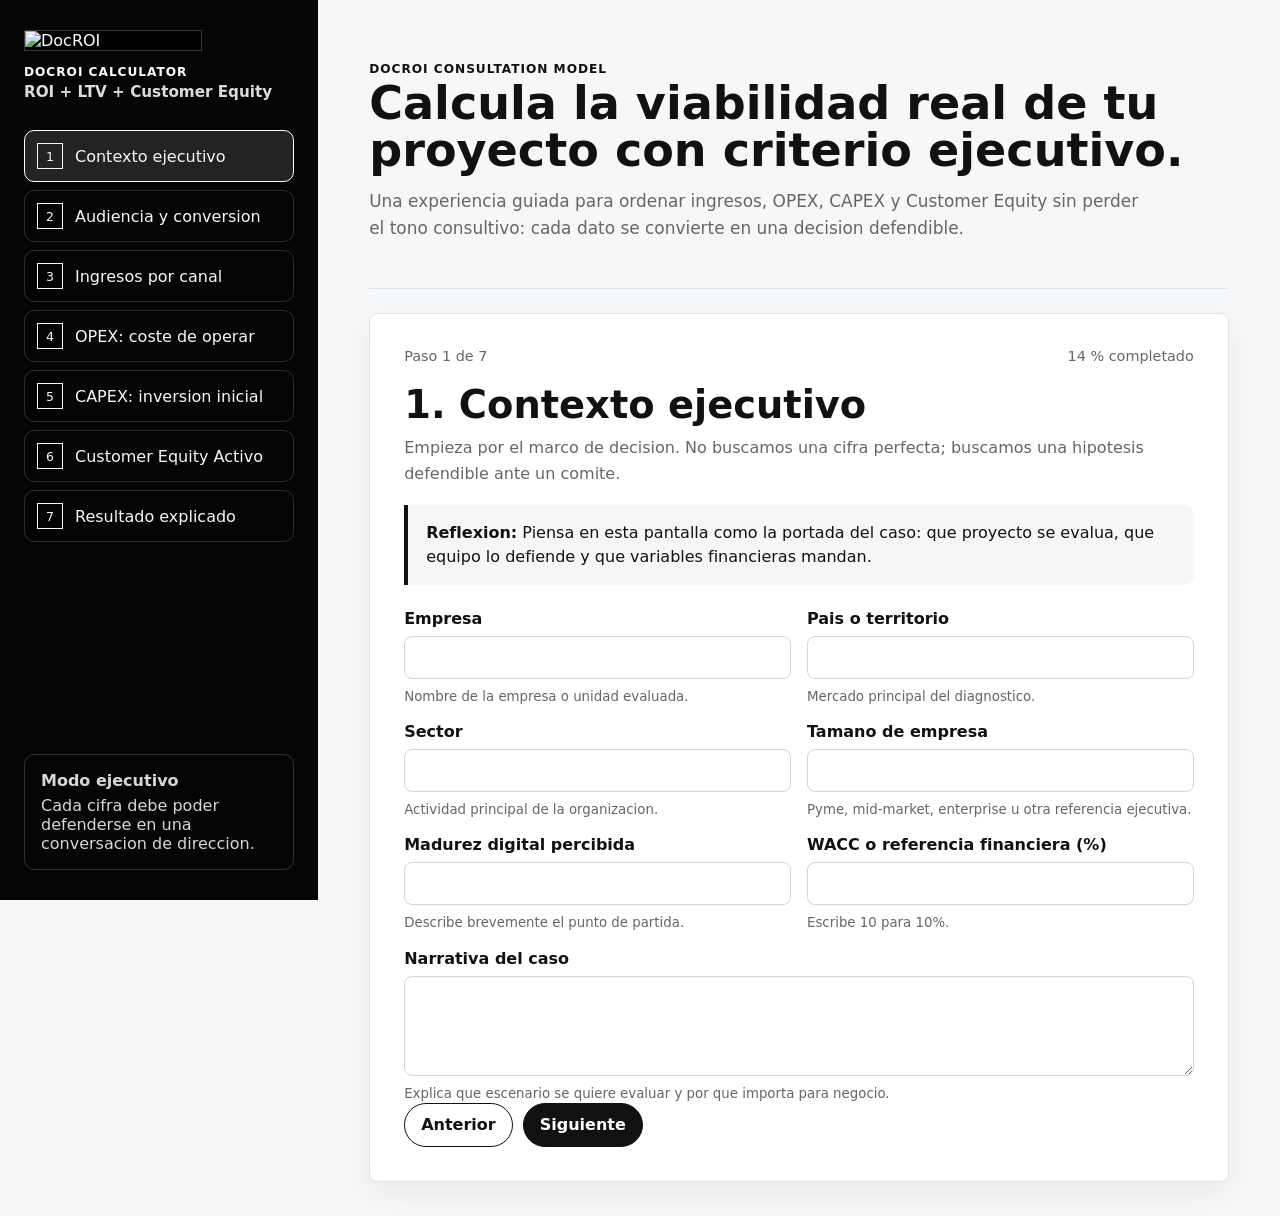
==== commit 77e6b60e: "Load no-email context override on diagnosis page" ====
--- a/diagnostico/index.html
+++ b/diagnostico/index.html
@@ -22,6 +22,7 @@
       <main>
         <header class="hero">
           <div><p class="eyebrow">DocROI Consultation Model</p><h2>Calcula la viabilidad real de tu proyecto con criterio ejecutivo.</h2><p>Una experiencia guiada para ordenar ingresos, OPEX, CAPEX y Customer Equity sin perder el tono consultivo: cada dato se convierte en una decision defendible.</p></div>
+          <div class="hero-actions" aria-hidden="true"><button id="printReport" class="primary-action" type="button" tabindex="-1">Ver / bajar PDF</button><button id="resetExample" class="ghost-action" type="button" tabindex="-1">Limpiar formulario</button></div>
         </header>
         <section class="workspace">
           <div class="question-panel"><div class="panel-topline"><span id="stepCounter"></span><span id="completionHint"></span></div><div id="stepContent"></div><div class="step-controls"><button id="prevStep" class="ghost-action" type="button">Anterior</button><button id="nextStep" class="primary-action" type="button">Siguiente</button></div></div>
@@ -38,5 +39,6 @@
     <script src="../ux-final-fix.js?v=20260615-5"></script>
     <script src="../financial-engine.js?v=20260615-6"></script>
     <script src="../docroi-final-polish.js?v=20260615-7"></script>
+    <script src="../docroi-no-email.js?v=20260616-1"></script>
   </body>
 </html>
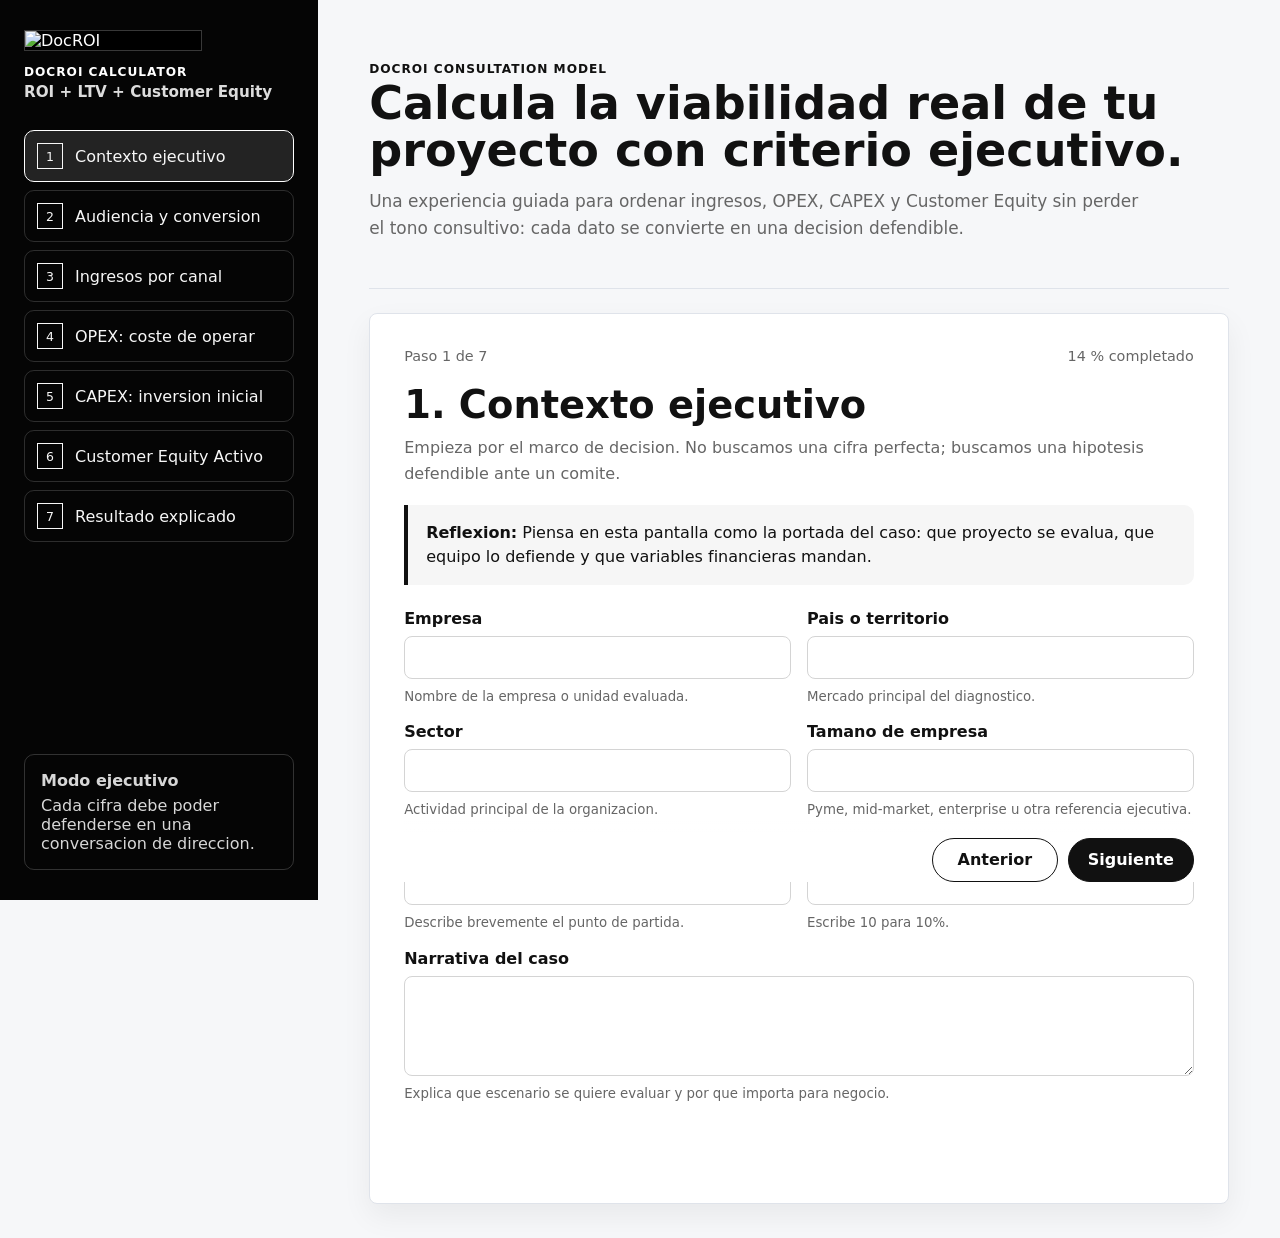
==== commit 931b9346: "Bump final polish asset versions on diagnosis page" ====
--- a/diagnostico/index.html
+++ b/diagnostico/index.html
@@ -10,7 +10,7 @@
     <link rel="stylesheet" href="../training-panel.css?v=20260615-4" />
     <link rel="stylesheet" href="../ux-final-fix.css?v=20260615-5" />
     <link rel="stylesheet" href="../financial-engine.css?v=20260615-6" />
-    <link rel="stylesheet" href="../docroi-final-polish.css?v=20260615-7" />
+    <link rel="stylesheet" href="../docroi-final-polish.css?v=20260616-2" />
   </head>
   <body>
     <div class="app-shell">
@@ -39,6 +39,6 @@
     <script src="../ux-final-fix.js?v=20260615-5"></script>
     <script src="../financial-engine.js?v=20260615-6"></script>
     <script src="../docroi-final-polish.js?v=20260615-7"></script>
-    <script src="../docroi-no-email.js?v=20260616-1"></script>
+    <script src="../docroi-no-email.js?v=20260616-2"></script>
   </body>
 </html>
--- a/docroi-final-polish.css
+++ b/docroi-final-polish.css
@@ -23,6 +23,32 @@
 .sidebar .brand-lockup {
   display: grid;
   gap: 14px;
+}
+
+.question-panel {
+  display: flex;
+  min-height: calc(100vh - 148px);
+  flex-direction: column;
+}
+
+#stepContent {
+  flex: 1;
+}
+
+.step-controls {
+  justify-content: flex-end;
+  align-items: center;
+  margin-top: auto;
+  padding-top: 22px;
+  position: sticky;
+  bottom: 18px;
+  z-index: 20;
+  background: linear-gradient(180deg, rgba(255,255,255,0), #fff 30%);
+}
+
+.step-controls .ghost-action,
+.step-controls .primary-action {
+  min-width: 126px;
 }
 
 input::placeholder,
@@ -90,6 +116,60 @@
   white-space: nowrap;
   font-weight: 900;
   color: #111;
+}
+
+.audience-model {
+  display: grid;
+  gap: 18px;
+}
+
+.audience-estimator {
+  align-items: end;
+}
+
+.audience-apply {
+  align-self: stretch;
+  justify-content: end;
+}
+
+.audience-apply .primary-action {
+  width: 100%;
+  min-height: 48px;
+}
+
+.audience-summary {
+  margin-top: 4px;
+}
+
+.friendly-audience-months {
+  display: grid;
+  grid-template-columns: repeat(3, minmax(0, 1fr));
+  gap: 12px;
+}
+
+.audience-card {
+  display: grid;
+  gap: 8px;
+  padding: 14px;
+  border: 1px solid var(--line);
+  border-radius: 10px;
+  background: #fff;
+}
+
+.audience-card h3 {
+  margin: 0 0 4px;
+  font-size: 1rem;
+}
+
+.audience-card label {
+  color: #444;
+  font-size: .84rem;
+  font-weight: 850;
+}
+
+.audience-card input {
+  min-height: 40px;
+  padding: 8px 10px;
 }
 
 .docroi-print-action {
@@ -229,9 +309,34 @@
   line-height: 1.5;
 }
 
+@media (max-width: 1080px) {
+  .question-panel {
+    min-height: auto;
+  }
+
+  .step-controls {
+    position: static;
+    background: transparent;
+  }
+}
+
 @media (max-width: 760px) {
   .calc-table {
     min-width: 820px;
+  }
+
+  .friendly-audience-months {
+    grid-template-columns: 1fr;
+  }
+
+  .step-controls {
+    justify-content: stretch;
+  }
+
+  .step-controls .ghost-action,
+  .step-controls .primary-action {
+    flex: 1;
+    min-width: 0;
   }
 
   .report-print-top,
